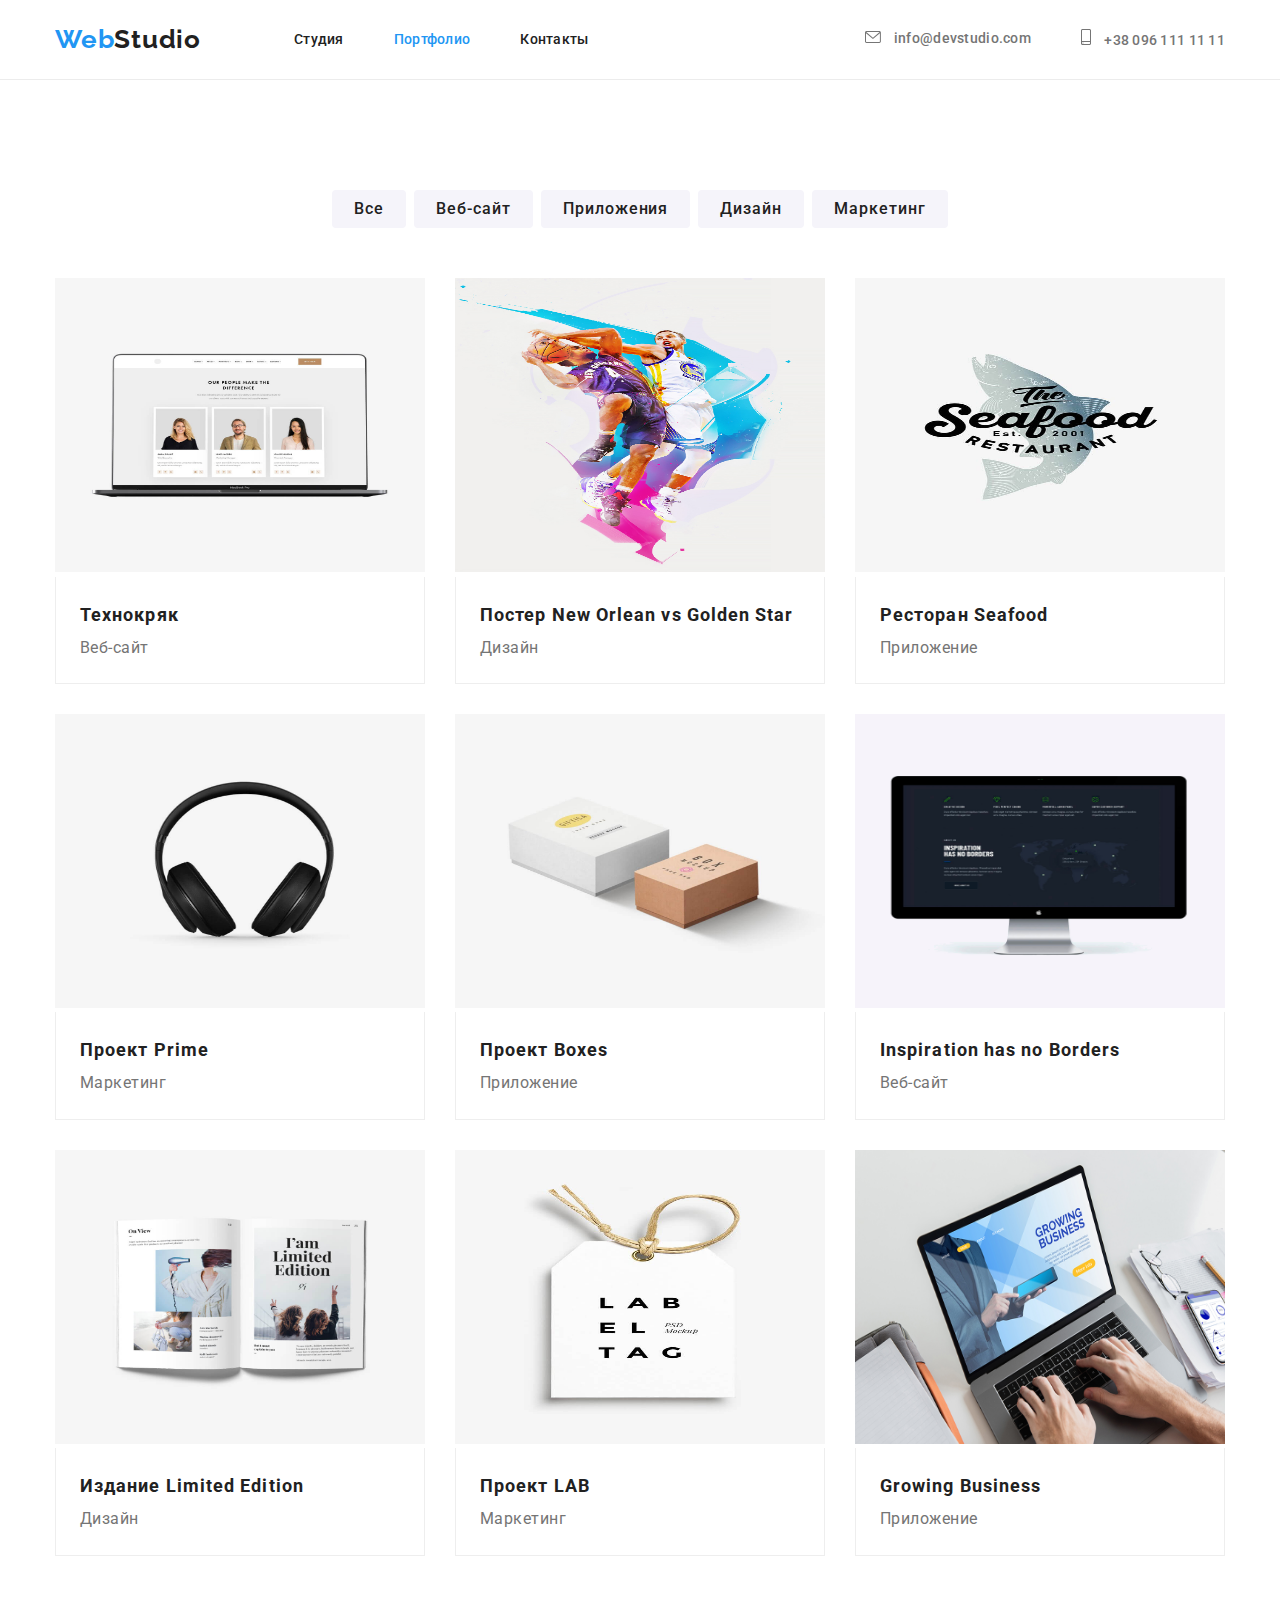
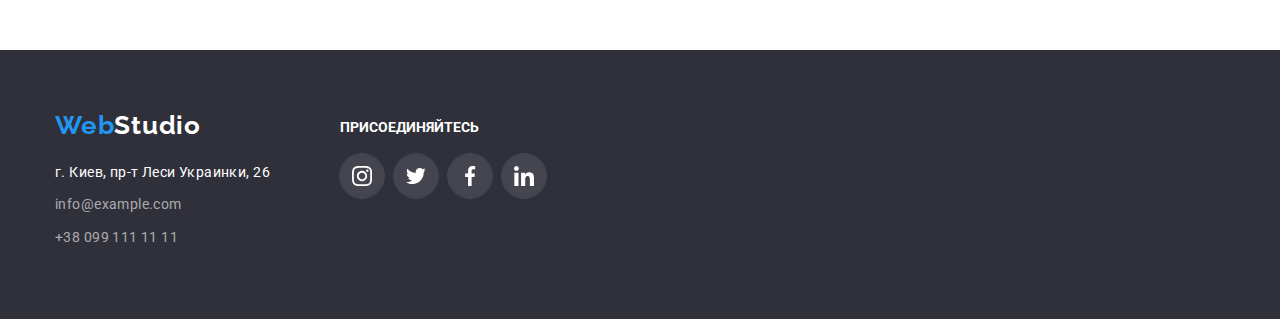
==== portfolio.html @ 0baa4471 "початок" ====
<!DOCTYPE html>
<html lang="ru">
<head>
    <meta charset="UTF-8">
    <meta http-equiv="X-UA-Compatible" content="IE=edge">
    <meta name="viewport" content="width=device-width, initial-scale=1.0">
    <title>portfolio</title>
    <link rel="preconnect" href="https://fonts.googleapis.com">
    <link rel="preconnect" href="https://fonts.gstatic.com" crossorigin>
    <link href="https://fonts.googleapis.com/css2?family=Raleway:wght@700&family=Roboto:wght@400;500;700;900&display=swap"
        rel="stylesheet">
    <link rel="stylesheet" href="https://cdnjs.cloudflare.com/ajax/libs/modern-normalize/1.1.0/modern-normalize.min.css" />
    <link rel="stylesheet" href="./css/portfolio.css">
</head>
<body>
<!---------- Верхняя линия ---------->
    <header class="header">
        <div class="container header-container">
            <nav class="header-nav">
                <a class="header-logo" href="WebStudio"><span>Web</span>Studio</a>
                <ul class="header-nav-link">
                    <li class="header-link">
                        <a class="nav-link" href="./index.html">Студия</a>
                    </li>
                    <li class="header-link">
                        <a class="nav-link active-page" href="./portfolio.html">Портфолио</a>
                    </li>
                    <li class="header-link">
                        <a class="nav-link" href="Контакты">Контакты</a>
                    </li>
                </ul>
            </nav>
            <div class="header-connection">
                <ul class="connection-link">
                    <li class="header-link">
                        <a class="header-connection-mailto" href="mailto:info@devstudio.com"> 
                            <svg class="images-mailto">
                            <use href="./images/symbol-defs.svg#icon-envelope-hover"></use>
                        </svg>
                        info@devstudio.com
                        </a>
                    </li>
                    <li class="header-link">
                        <a class="header-connection-tel" href="tel:+38-096-111-11-11">
                            <svg class="images-tel">
                                <use href="./images/symbol-defs.svg#icon-smartphone"></use>
                            </svg>
                        +38 096 111 11 11</a>
                    </li>
                </ul>
            </div>
        </div>
    </header>
       
<!---------- Портфолио ---------->
    
    <main class="main">
<!---------- Проекты ---------->
            <section class="main-container">
<!---------- Фильтр ---------->
                <div class="container">
                    <ul class="button-ul">
                        <li class="button-li">
                            <button class="button-link" type="button">Все</button>
                        </li>
                        <li class="button-li">
                            <button class="button-link" type="button">Веб-сайт</button>
                        </li>
                        <li class="button-li">
                            <button class="button-link" type="button">Приложения</button>
                        </li>
                        <li class="button-li">
                            <button class="button-link" type="button">Дизайн</button>
                        </li>
                        <li class="button-li">
                            <button class="button-link" type="button">Маркетинг</button>
                        </li>
                    </ul>
                    <ul class="list-projects-box">
                        <li class="list-projects">
                            <img class="images-projects" src="./images/portfolio1.jpg " alt="Картинка" width="370">
                            <div class="projects">
                                <h3 class="heading-projects ">Технокряк</h3>
                                <p class="text-projects ">Веб-сайт</p>
                            </div>
                        </li>
                        <li class="list-projects">
                            <img class="images-projects" src="./images/portfolio2.jpg" alt="Картинка" width="370">
                            <div class="projects">
                                <h3 class="heading-projects ">Постер New Orlean vs Golden Star</h3>
                                <p class="text-projects ">Дизайн</p>
                            </div>
                        </li>
                        <li class="list-projects">
                            <img class="images-projects" src="./images/portfolio3.jpg" alt="Картинка" width="370">
                            <div class="projects">
                                <h3 class="heading-projects ">Ресторан Seafood</h3>
                                <p class="text-projects ">Приложение</p>
                            </div>
                        </li>
                        <li class="list-projects">
                            <img class="images-projects" src="./images/portfolio4.jpg" alt="Картинка" width="370">
                            <div class="projects">
                                <h3 class="heading-projects ">Проект Prime</h3>
                                <p class="text-projects ">Маркетинг</p>
                            </div>
                        </li>
                        <li class="list-projects">
                            <img class="images-projects" src="./images/portfolio5.jpg" alt="Картинка" width="370">
                            <div class="projects">
                                <h3 class="heading-projects ">Проект Boxes</h3>
                                <p class="text-projects ">Приложение</p>
                            </div>
                        </li>
                        <li class="list-projects">
                            <img class="images-projects" src="./images/portfolio6.jpg" alt="Картинка" width="370">
                            <div class="projects">
                                <h3 class="heading-projects ">Inspiration has no Borders</h3>
                                <p class="text-projects ">Веб-сайт</p>
                            </div>
                        </li>
                        <li class="list-projects">
                            <img class="images-projects" src="./images/portfolio7.jpg" alt="Картинка" width="370">
                            <div class="projects">
                                <h3 class="heading-projects ">Издание Limited Edition</h3>
                                <p class="text-projects ">Дизайн</p>
                            </div>
                        </li>
                        <li class="list-projects">
                            <img class="images-projects" src="./images/portfolio8.jpg" alt="Картинка" width="370">
                            <div class="projects">
                                <h3 class="heading-projects ">Проект LAB</h3>
                                <p class="text-projects ">Маркетинг</p>
                            </div>
                        </li>
                        <li class="list-projects">
                            <img class="images-projects" src="./images/portfolio9.jpg" alt="Картинка" width="370">
                            <div class="projects">
                                <h3 class="heading-projects ">Growing Business</h3>
                                <p class="text-projects ">Приложение</p>
                            </div>
                        </li>
                    </ul>
                </div>
            </section>
    </main>
    
    
    <!-- Подвал -->


    <footer class="footer">
        <div class="container">
            <div class="footer-box-siz">
                <div class="">
                    <a class="footer-logo" href="WebStudio"><span>Web</span>Studio</a>
                    <address class="footer-address">г. Киев, пр-т Леси Украинки, 26</address>
                    <ul class="footer-list-box">
                        <li class="footer-list"><a class="footer-mailto" href="mailto:info@example.com">info@example.com</a>
                        </li>
                        <li class="footer-list"><a class="footer-tel" href="tel:+38-099-111-11-11">+38 099 111 11 11</a>
                        </li>
                    </ul>
                </div>
                <div class="footer-link">
                    <h3 class="footer-heading">ПРИСОЕДИНЯЙТЕСЬ</h3>
                    <div class="footer-siz-link-box">
                        <a class="footer-link-box" href="">
                            <svg class="footer-link-siz">
                                <use href="images/symbol-defs.svg#icon-instagram"></use>
                            </svg>
                        </a>
                        <a class="footer-link-box" href="">
                            <svg class="footer-link-siz">
                                <use href="images/symbol-defs.svg#icon-Vector"></use>
                            </svg>
                        </a>
                        <a class="footer-link-box" href="">
                            <svg class="footer-link-siz">
                                <use href="images/symbol-defs.svg#icon-facebook"></use>
                            </svg>
                        </a>
                        <a class="footer-link-box" href="">
                            <svg class="footer-link-siz">
                                <use href="images/symbol-defs.svg#icon-linkedin"></use>
                            </svg>
                        </a>
                    </div>
                </div>
            </div>
        </div>
    </footer>
</body>
</html>
---- css/portfolio.css ----
:root {
  --theme-color: #2196f3;
  --text-primary: #212121;
  --text-secondary: #757575;

  --primary-font: 'Raleway';
  --secondary-font: 'Roboto';
}

body {
  font-family: var(--secondary-font);
}

a {
  text-decoration: none;
}

ul {
  list-style: none;
  padding-inline-start: 0px;
}

address {
  font-style: normal;
}

/* ========== header ========== */

.container {
  width: 1200px;
  margin: 0 auto;
  padding-left: 15px;
  padding-right: 15px;
}

.header {
  border-bottom: 1px solid #ececec;
}

.header-container {
  display: flex;
  align-items: center;
}

.header-nav {
  display: flex;
}

.header-nav-link {
  display: flex;
  align-items: center;
  margin-left: 93px;
}

.header-link + .header-link {
  margin-left: 50px;
}

.connection-link {
  display: flex;
}

.header-connection {
  margin-left: auto;
}

.header-logo {
  padding-top: 24px;
  padding-bottom: 24px;

  font-family: raleway;
  font-weight: 700;
  font-size: 26px;
  line-height: 1.2;
  letter-spacing: 0.03em;
  color: var(--text-primary);
}
span {
  color: #2196f3;
}
.nav-link:hover,
.nav-link:focus {
  color: var(--theme-color);
}
.nav-link {
  font-weight: 500;
  font-size: 14px;
  line-height: 1.14;
  letter-spacing: 0.02em;
  color: var(--text-primary);
}
.active-page {
  color: var(--theme-color);
}
.header-connection-mailto {
  font-weight: 500;
  font-size: 14px;
  line-height: 1.14;
  letter-spacing: 0.02em;
  color: var(--text-secondary);
}
.header-connection-tel {
  font-weight: 500;
  font-size: 14px;
  line-height: 1.14;
  letter-spacing: 0.02em;
  color: var(--text-secondary);
}
.header-connection-mailto:hover,
.header-connection-mailto:focus {
  color: var(--theme-color);
}
.header-connection-tel:hover,
.header-connection-tel:focus {
  color: var(--theme-color);
}

.images-mailto {
  width: 16px;
  height: 12px;
  border: none;
  padding: 0;
  margin: 0 10px 0 0;
  fill: currentColor;
}
.images-mailto:hover,
.images-mailto:focus {
  fill: var(--theme-color);
}

.images-tel {
  width: 10px;
  height: 16px;
  border: none;
  padding: 0;
  margin: 0 10px 0 0;
  fill: currentColor;
}
.images-tel:hover,
.images-tel:focus {
  fill: var(--theme-color);
}

/* ========== main ========== */

.main-container {
  padding-top: 94px;
  padding-bottom: 94px;
}

.button-ul {
  display: flex;
  justify-content: center;
  align-items: center;
  margin-bottom: 50px;
}

.button-li {
  margin-left: 8px;
}

.button-li:first-child {
  margin-left: 0;
}

.button-link {
  border-width: 0;
  border-radius: 4px;

  padding: 6px 22px;

  font-family: var(--secondary-font);
  font-weight: 500;
  font-size: 16px;
  line-height: 1.63;
  align-items: center;
  text-align: center;
  letter-spacing: 0.06em;
  color: var(--text-primary);
  background: #f5f4fa;
}

.button-link:hover,
.button-link:focus {
  background-color: var(--theme-color);
  color: #ffffff;
}

.list-projects-box {
  display: flex;
  flex-wrap: wrap;
  margin: 0;
  margin-right: -30px;
  margin-bottom: -30px;
}

.list-projects {
  border-radius: 4px;
  margin-right: 30px;
  margin-bottom: 30px;
}

.list-projects:hover,
.list-projects:focus {
  box-shadow: 0 4px 4px 0 rgba(0, 0, 0, 0.25);
}

.images-projects {
  width: 370px;
  height: 294px;
  margin: 0;
}

.projects {
  border: 1px solid #eeeeee;
  border-top: none;
  padding-top: 20px;
  padding-right: 24px;
  padding-bottom: 20px;
  padding-left: 24px;
}

.heading-projects {
  margin: 0;

  font-weight: 700;
  font-size: 18px;
  line-height: 2;
  letter-spacing: 0.06em;
  color: var(--text-primary);
}

.text-projects {
  margin: 0;

  font-weight: 400;
  font-size: 16px;
  line-height: 1.9;
  letter-spacing: 0.03em;
  color: var(--text-secondary);
}

/* ========== footer ========== */

.footer {
  background-color: #2f303a;
  padding: 60px 0;
  margin: 0 auto;
}

.footer-logo {
  font-family: raleway;
  font-style: normal;
  font-weight: 700;
  font-size: 26px;
  line-height: 1.19;
  letter-spacing: 0.03em;
  color: #ffffff;
}
.footer-address {
  margin-top: 20px;
  margin-bottom: 9px;
  font-weight: 400;
  font-size: 14px;
  line-height: 1.71;
  letter-spacing: 0.03em;
  color: #ffffff;
}

.footer-list-box {
  margin: 0;
}

.footer-list {
  margin-bottom: 9px;
}

.footer-mailto {
  font-weight: 400;
  font-size: 14px;
  line-height: 1.71;
  letter-spacing: 0.03em;
  color: rgba(255, 255, 255, 0.6);
}
.footer-tel {
  font-weight: 400;
  font-size: 14px;
  line-height: 1.71;
  letter-spacing: 0.03em;
  color: rgba(255, 255, 255, 0.6);
}

.footer-box-siz {
  display: flex;
}

.footer-link {
  margin-left: 70px;
}

.footer-siz-link-box {
  display: flex;
  justify-content: center;
  align-items: center;
  margin-top: 20px;
}

.footer-heading {
  margin-top: 10px;
  margin-bottom: 0;
  font-weight: 700;
  font-size: 14px;
  line-height: 1.14;
  line-height: 100%;
  text-align: left;
  letter-spacing: 0.03;
  color: #ffffff;
}
.footer-link-box {
  display: flex;
  justify-content: center;
  align-items: center;
  fill: #ffffff;
  border-radius: 50%;
  margin-left: 10px;
  width: 44px;
  height: 44px;
  outline: 1px solid rgba(255, 255, 255, 0.1);
  background-color: rgba(255, 255, 255, 0.1);
}

.footer-link-box:first-child {
  margin-left: 0;
}

.footer-link-box:hover,
.footer-link-box:focus {
  background-color: var(--theme-color);
}

.footer-link-siz {
  width: 20px;
  height: 20px;
}
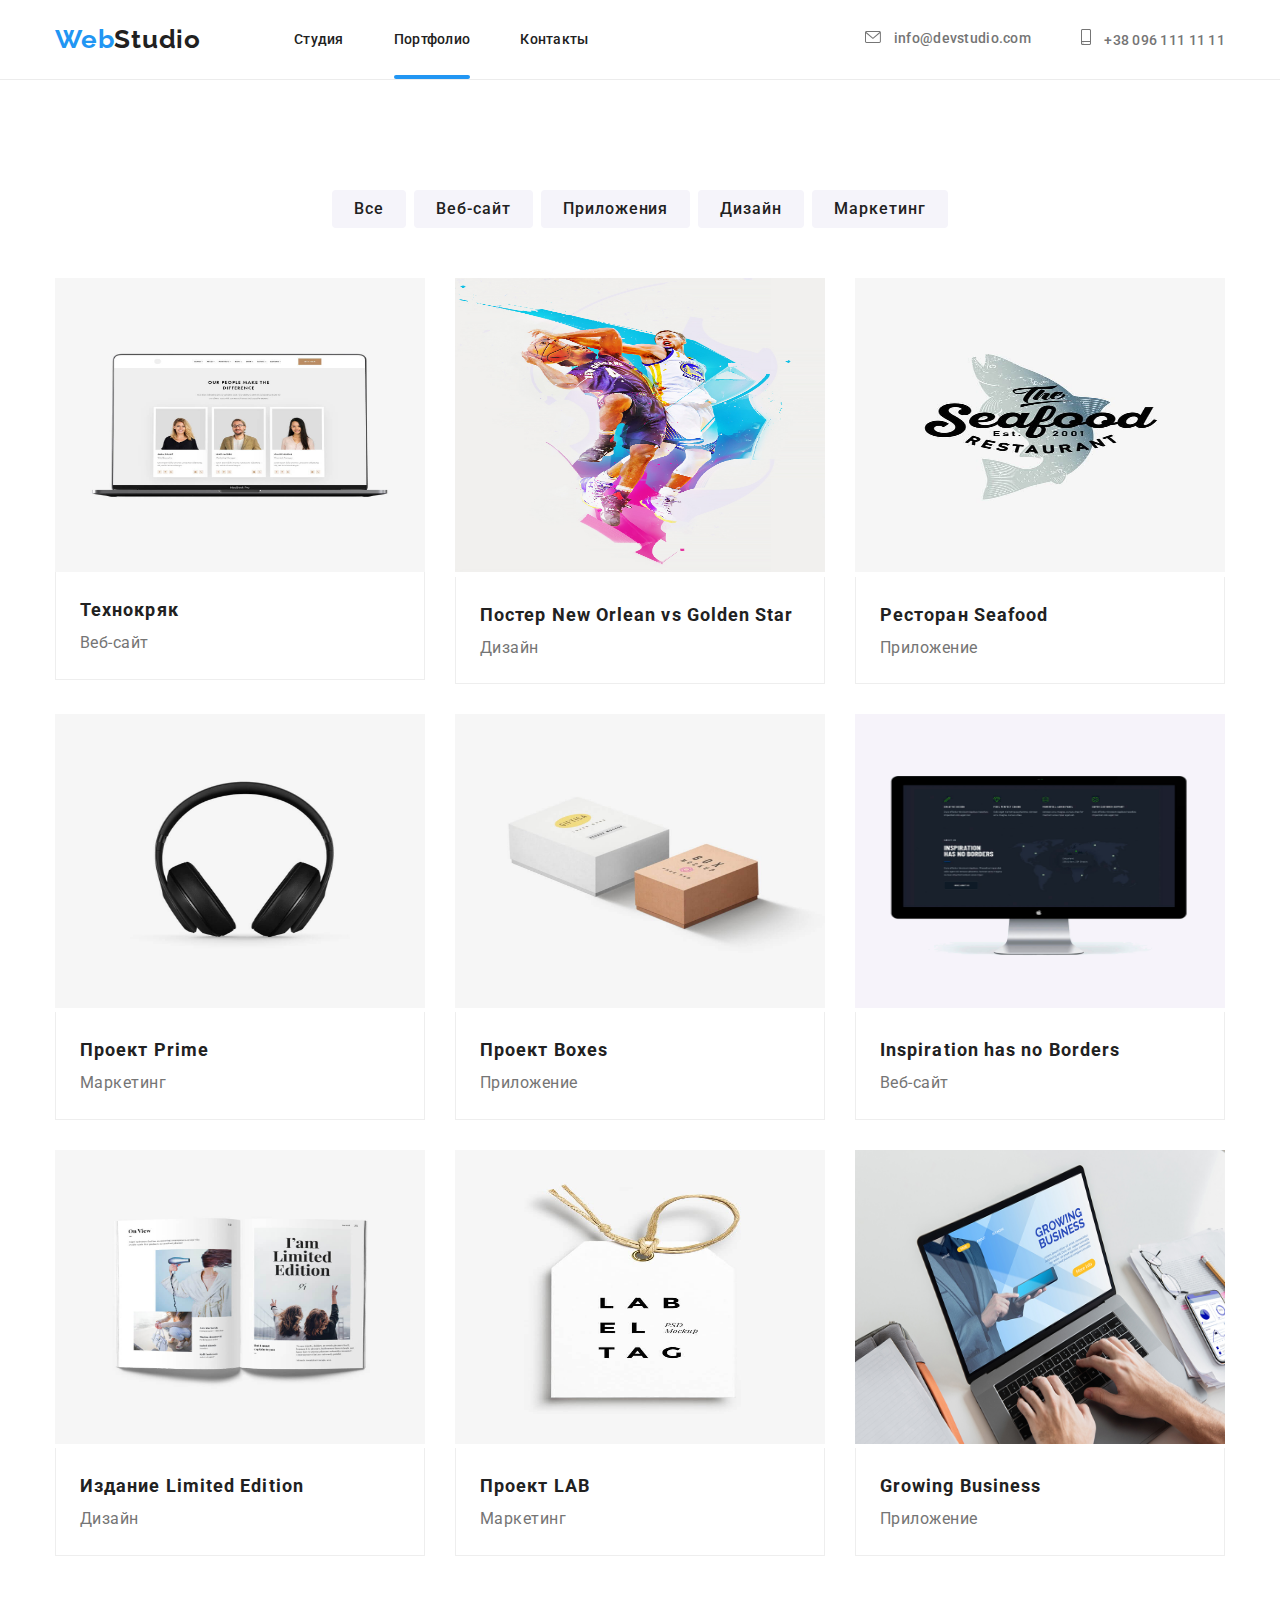
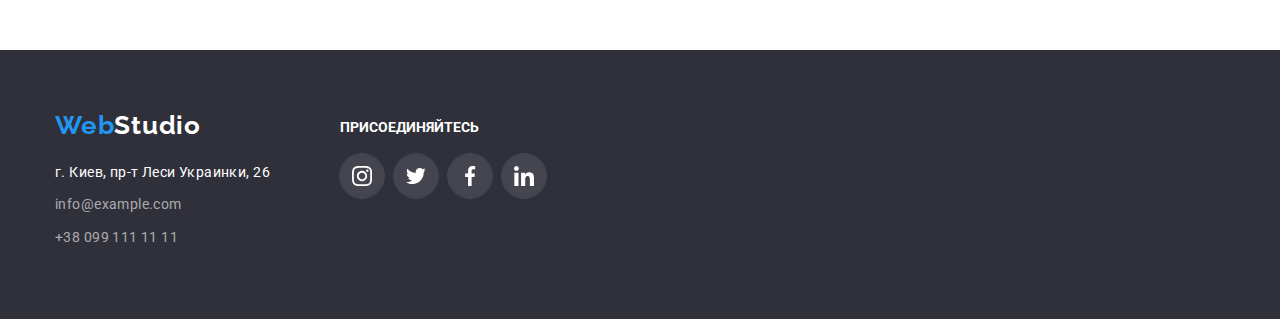
==== commit ae5acffd: "p4" ====
--- a/portfolio.html
+++ b/portfolio.html
@@ -78,7 +78,13 @@
                     </ul>
                     <ul class="list-projects-box">
                         <li class="list-projects">
-                            <img class="images-projects" src="./images/portfolio1.jpg " alt="Картинка" width="370">
+                            <div class="box">
+                                <div class="overlay">
+                                    <img class="images-projects" src="./images/portfolio1.jpg " alt="Картинка" width="370">
+                                    <p>Технокряк это современная площадка распространения коронавируса. Компании используют эту платформу для цифрового
+                                    шпионажа и атак на защищённые сервера конкурентов.</p>
+                                </div>
+                            </div>
                             <div class="projects">
                                 <h3 class="heading-projects ">Технокряк</h3>
                                 <p class="text-projects ">Веб-сайт</p>
--- a/css/portfolio.css
+++ b/css/portfolio.css
@@ -88,10 +88,24 @@
   line-height: 1.14;
   letter-spacing: 0.02em;
   color: var(--text-primary);
-}
-.active-page {
-  color: var(--theme-color);
-}
+  position: relative;
+}
+
+.nav-link.active-page::after {
+  content: '';
+  position: absolute;
+  background: #2196f3;
+  border-radius: 2px;
+  left: 0;
+  bottom: -32px;
+  width: 100%;
+  height: 4px;
+}
+
+.contacts-nav {
+  display: flex;
+}
+
 .header-connection-mailto {
   font-weight: 500;
   font-size: 14px;
@@ -211,6 +225,30 @@
   margin: 0;
 }
 
+.box {
+  position: relative;
+
+  width: 370px;
+  height: 294px;
+  overflow: hidden;
+}
+
+.box:hover .overlay {
+  transform: translateX(0);
+}
+
+.overlay.box {
+  position: absolute;
+  right: 0;
+  bottom: 0;
+  width: 100%;
+  height: 100%;
+  background-color: rgba(33, 150, 243, 0, 9);
+
+  transform: translateX(-100%);
+  transition: transform 250ms ease;
+}
+
 .projects {
   border: 1px solid #eeeeee;
   border-top: none;
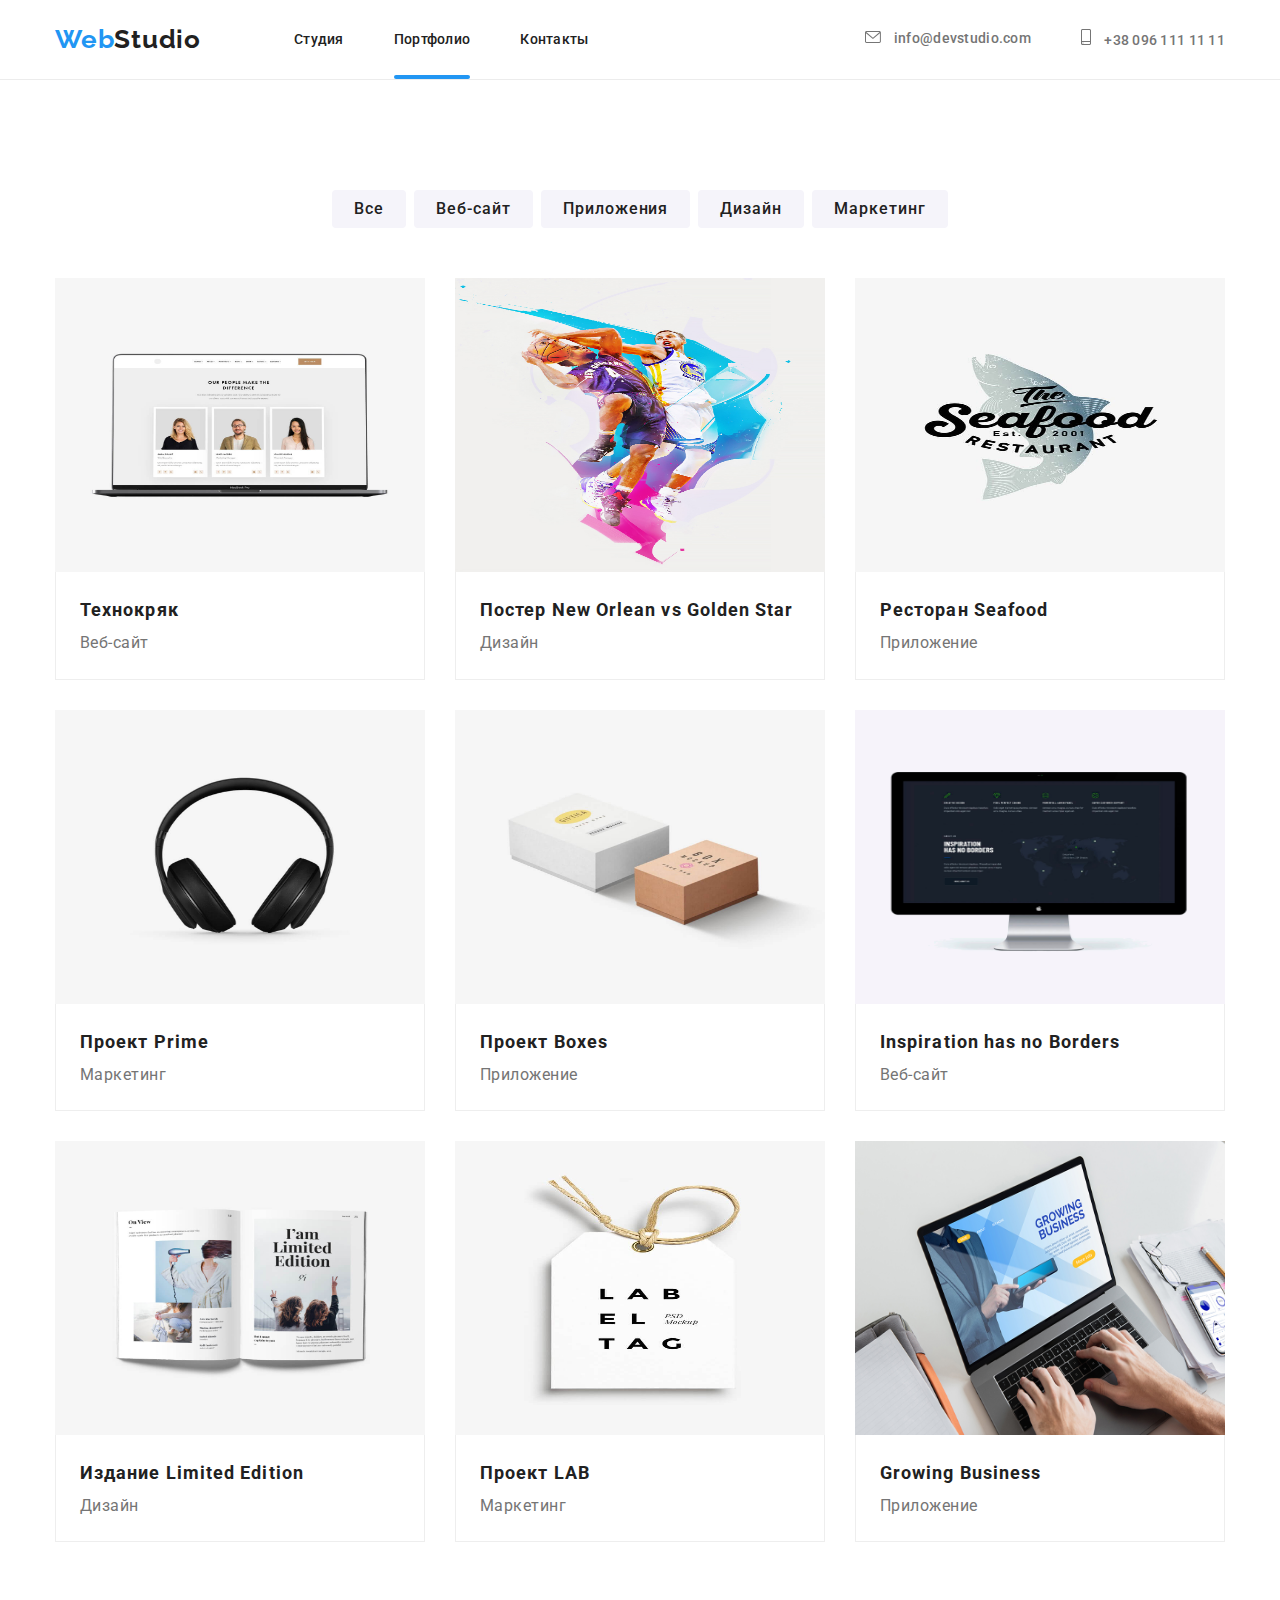
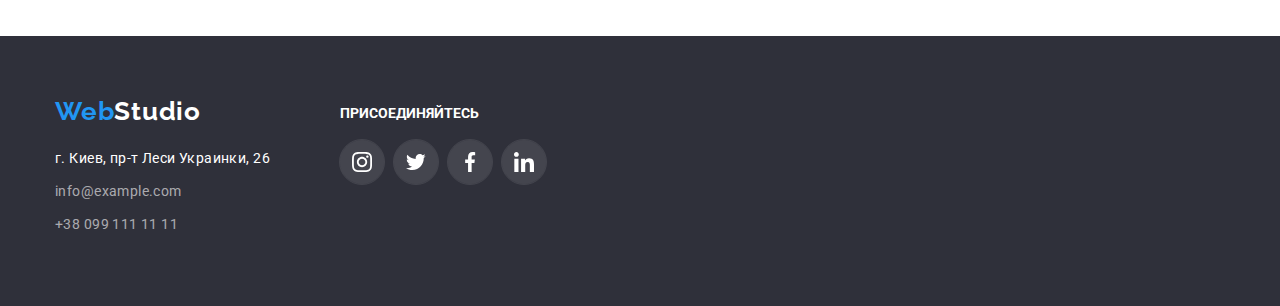
==== commit 2abe2b9a: "portfolio7" ====
--- a/portfolio.html
+++ b/portfolio.html
@@ -78,9 +78,10 @@
                     </ul>
                     <ul class="list-projects-box">
                         <li class="list-projects">
-                            <div class="box">
+                            <a class="box-hover" href="">
+                            <div class="box">
+                                <img class="images-projects" src="./images/portfolio1.jpg " alt="Картинка" width="370">
                                 <div class="overlay">
-                                    <img class="images-projects" src="./images/portfolio1.jpg " alt="Картинка" width="370">
                                     <p>Технокряк это современная площадка распространения коронавируса. Компании используют эту платформу для цифрового
                                     шпионажа и атак на защищённые сервера конкурентов.</p>
                                 </div>
@@ -89,58 +90,99 @@
                                 <h3 class="heading-projects ">Технокряк</h3>
                                 <p class="text-projects ">Веб-сайт</p>
                             </div>
-                        </li>
-                        <li class="list-projects">
-                            <img class="images-projects" src="./images/portfolio2.jpg" alt="Картинка" width="370">
+                            </a>
+                        </li>
+                        <li class="list-projects">
+                            <a class="box-hover" href="">
+                            <div class="box">
+                                <img class="images-projects" src="./images/portfolio2.jpg" alt="Картинка" width="370">
+                                <div class="overlay"></div>
+                            </div>
+                            </a>
                             <div class="projects">
                                 <h3 class="heading-projects ">Постер New Orlean vs Golden Star</h3>
                                 <p class="text-projects ">Дизайн</p>
                             </div>
                         </li>
                         <li class="list-projects">
-                            <img class="images-projects" src="./images/portfolio3.jpg" alt="Картинка" width="370">
+                            <a class="box-hover" href="">
+                            <div class="box">
+                                <img class="images-projects" src="./images/portfolio3.jpg" alt="Картинка" width="370">
+                                <div class="overlay"></div>
+                            </div>
+                            </a>
                             <div class="projects">
                                 <h3 class="heading-projects ">Ресторан Seafood</h3>
                                 <p class="text-projects ">Приложение</p>
                             </div>
                         </li>
                         <li class="list-projects">
-                            <img class="images-projects" src="./images/portfolio4.jpg" alt="Картинка" width="370">
+                            <a class="box-hover" href="">
+                            <div class="box">
+                                <img class="images-projects" src="./images/portfolio4.jpg" alt="Картинка" width="370">
+                                <div class="overlay"></div>
+                            </div>
+                            </a>
                             <div class="projects">
                                 <h3 class="heading-projects ">Проект Prime</h3>
                                 <p class="text-projects ">Маркетинг</p>
                             </div>
                         </li>
                         <li class="list-projects">
-                            <img class="images-projects" src="./images/portfolio5.jpg" alt="Картинка" width="370">
+                            <a class="box-hover" href="">
+                            <div class="box">
+                                <img class="images-projects" src="./images/portfolio5.jpg" alt="Картинка" width="370">
+                                <div class="overlay"></div>
+                            </div>
+                            </a>
                             <div class="projects">
                                 <h3 class="heading-projects ">Проект Boxes</h3>
                                 <p class="text-projects ">Приложение</p>
                             </div>
                         </li>
                         <li class="list-projects">
-                            <img class="images-projects" src="./images/portfolio6.jpg" alt="Картинка" width="370">
+                            <a class="box-hover" href="">
+                            <div class="box">
+                                <img class="images-projects" src="./images/portfolio6.jpg" alt="Картинка" width="370">
+                                <div class="overlay"></div>
+                            </div>
+                            </a>
                             <div class="projects">
                                 <h3 class="heading-projects ">Inspiration has no Borders</h3>
                                 <p class="text-projects ">Веб-сайт</p>
                             </div>
                         </li>
                         <li class="list-projects">
-                            <img class="images-projects" src="./images/portfolio7.jpg" alt="Картинка" width="370">
+                            <a class="box-hover" href="">
+                            <div class="box">
+                                <img class="images-projects" src="./images/portfolio7.jpg" alt="Картинка" width="370">
+                                <div class="overlay"></div>
+                            </div>
+                            </a>
                             <div class="projects">
                                 <h3 class="heading-projects ">Издание Limited Edition</h3>
                                 <p class="text-projects ">Дизайн</p>
                             </div>
                         </li>
                         <li class="list-projects">
-                            <img class="images-projects" src="./images/portfolio8.jpg" alt="Картинка" width="370">
+                            <a class="box-hover" href="">
+                            <div class="box">
+                                <img class="images-projects" src="./images/portfolio8.jpg" alt="Картинка" width="370">
+                                <div class="overlay"></div>
+                            </div>
+                            </a>
                             <div class="projects">
                                 <h3 class="heading-projects ">Проект LAB</h3>
                                 <p class="text-projects ">Маркетинг</p>
                             </div>
                         </li>
                         <li class="list-projects">
-                            <img class="images-projects" src="./images/portfolio9.jpg" alt="Картинка" width="370">
+                            <a class="box-hover" href="">
+                            <div class="box">
+                                <img class="images-projects" src="./images/portfolio9.jpg" alt="Картинка" width="370">
+                                <div class="overlay"></div>
+                            </div>
+                            </a>
                             <div class="projects">
                                 <h3 class="heading-projects ">Growing Business</h3>
                                 <p class="text-projects ">Приложение</p>
--- a/css/portfolio.css
+++ b/css/portfolio.css
@@ -227,26 +227,38 @@
 
 .box {
   position: relative;
-
   width: 370px;
   height: 294px;
   overflow: hidden;
 }
 
-.box:hover .overlay {
-  transform: translateX(0);
-}
-
-.overlay.box {
+.box-hover:hover .overlay {
+  transform: translatey(0);
+}
+
+.overlay {
   position: absolute;
   right: 0;
   bottom: 0;
   width: 100%;
   height: 100%;
-  background-color: rgba(33, 150, 243, 0, 9);
-
-  transform: translateX(-100%);
+  display: flex;
+  align-items: center;
+  justify-content: center;
+  background-color: rgba(33, 150, 243, 0.9);
+
+  transform: translatey(100%);
   transition: transform 250ms ease;
+}
+
+.overlay > p {
+  width: 322px;
+  height: 168px;
+  color: #ffffff;
+  padding: 10px;
+  margin: 0;
+  font-size: 18px;
+  font-family: var(--primary-font);
 }
 
 .projects {
